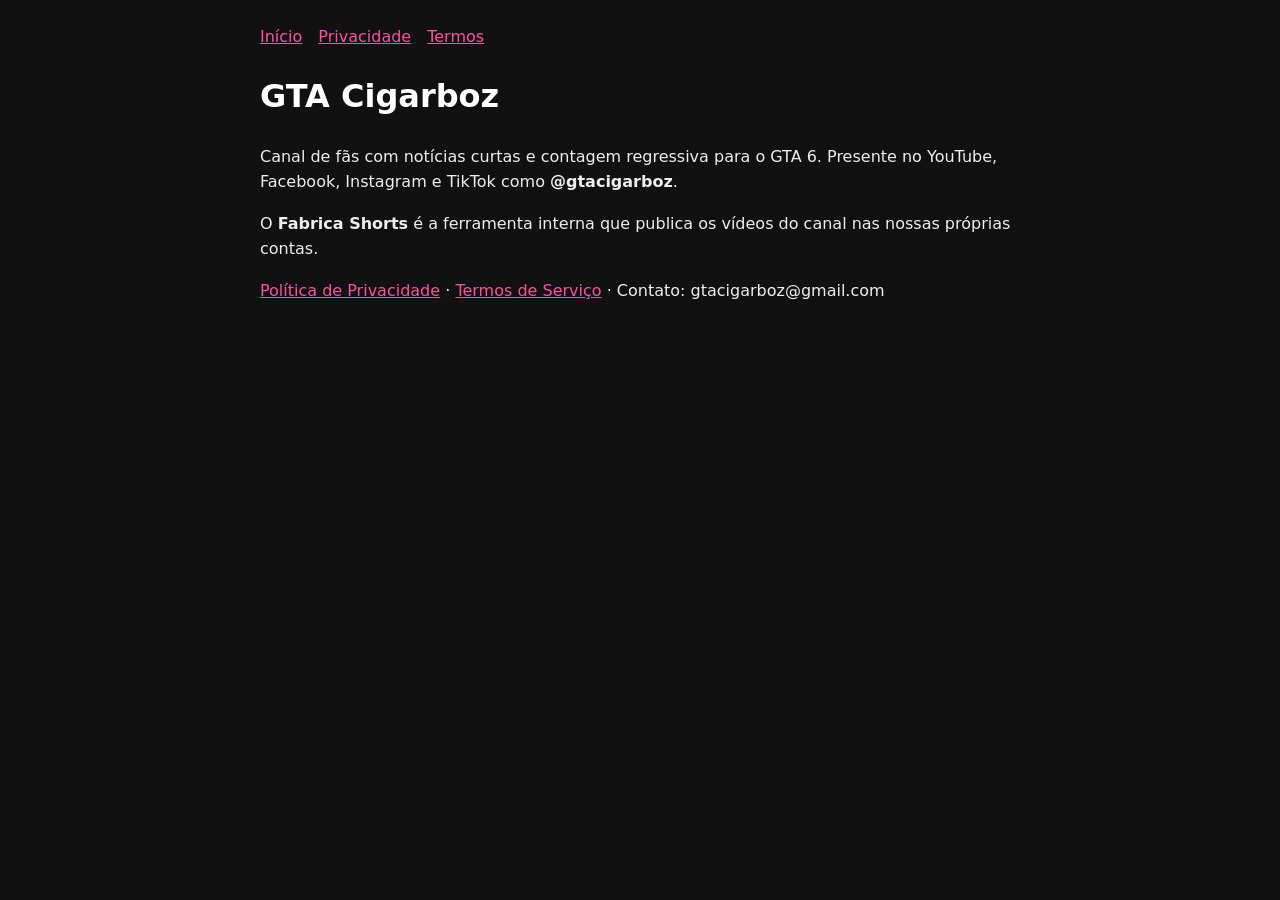
==== index.html @ dab48934 "Add files via upload" ====
<!doctype html><html lang="pt-BR"><head><meta charset="utf-8"><meta name="viewport" content="width=device-width,initial-scale=1"><title>GTA Cigarboz — GTA Cigarboz</title><style>body{font:16px/1.6 system-ui,sans-serif;max-width:760px;margin:0 auto;padding:24px 16px;background:#111;color:#eee}a{color:#ff4fa3}h1{color:#fff}nav a{margin-right:16px}</style></head><body><nav><a href="./">Início</a><a href="privacidade.html">Privacidade</a><a href="termos.html">Termos</a></nav>
<h1>GTA Cigarboz</h1>
<p>Canal de fãs com notícias curtas e contagem regressiva para o GTA 6. Presente no YouTube, Facebook, Instagram e TikTok como <b>@gtacigarboz</b>.</p>
<p>O <b>Fabrica Shorts</b> é a ferramenta interna que publica os vídeos do canal nas nossas próprias contas.</p>
<p><a href="privacidade.html">Política de Privacidade</a> · <a href="termos.html">Termos de Serviço</a> · Contato: gtacigarboz@gmail.com</p>
</body></html>
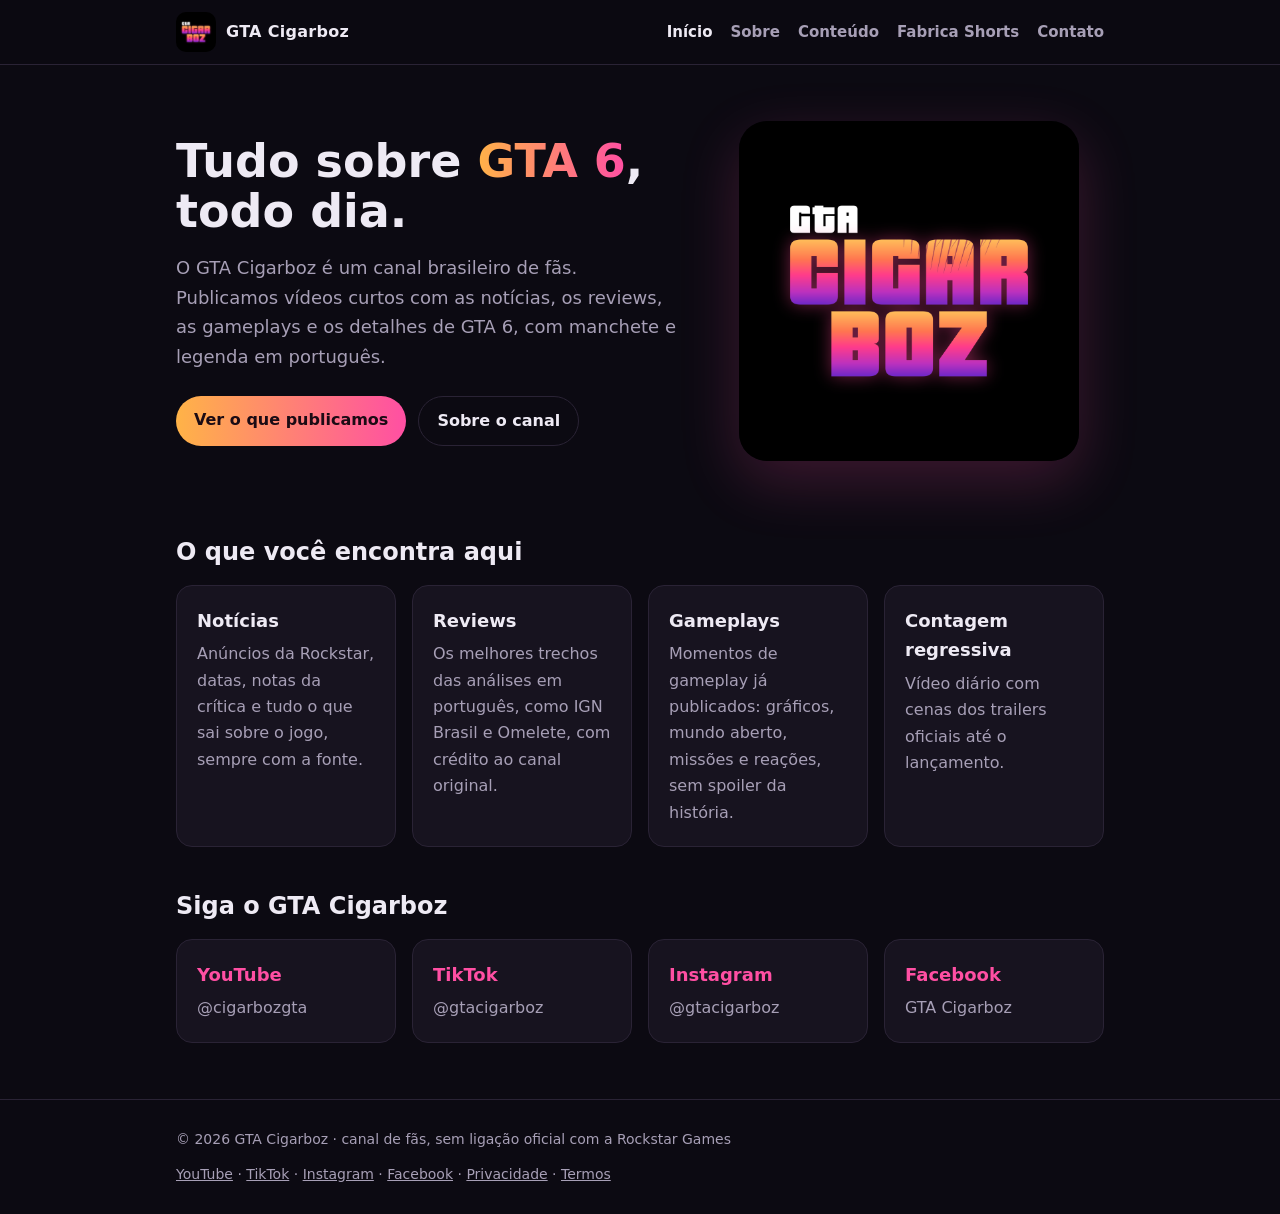
==== commit 76edf147: "Add files via upload" ====
--- a/index.html
+++ b/index.html
@@ -1,6 +1,37 @@
-<!doctype html><html lang="pt-BR"><head><meta charset="utf-8"><meta name="viewport" content="width=device-width,initial-scale=1"><title>GTA Cigarboz — GTA Cigarboz</title><style>body{font:16px/1.6 system-ui,sans-serif;max-width:760px;margin:0 auto;padding:24px 16px;background:#111;color:#eee}a{color:#ff4fa3}h1{color:#fff}nav a{margin-right:16px}</style></head><body><nav><a href="./">Início</a><a href="privacidade.html">Privacidade</a><a href="termos.html">Termos</a></nav>
-<h1>GTA Cigarboz</h1>
-<p>Canal de fãs com notícias curtas e contagem regressiva para o GTA 6. Presente no YouTube, Facebook, Instagram e TikTok como <b>@gtacigarboz</b>.</p>
-<p>O <b>Fabrica Shorts</b> é a ferramenta interna que publica os vídeos do canal nas nossas próprias contas.</p>
-<p><a href="privacidade.html">Política de Privacidade</a> · <a href="termos.html">Termos de Serviço</a> · Contato: gtacigarboz@gmail.com</p>
-</body></html>
+<!doctype html>
+<html lang="pt-BR"><head><meta charset="utf-8">
+<meta name="viewport" content="width=device-width,initial-scale=1">
+<title>Notícias, cortes e análises de GTA 6 | GTA Cigarboz</title>
+<meta name="description" content="GTA Cigarboz: canal brasileiro de fãs com notícias, cortes, reviews e gameplays de GTA 6 todos os dias.">
+<link rel="icon" href="favicon.ico" sizes="any">
+<link rel="icon" type="image/png" sizes="32x32" href="img/icon-32.png">
+<link rel="apple-touch-icon" href="img/icon-180.png">
+<meta property="og:title" content="Notícias, cortes e análises de GTA 6 | GTA Cigarboz"><meta property="og:description" content="GTA Cigarboz: canal brasileiro de fãs com notícias, cortes, reviews e gameplays de GTA 6 todos os dias.">
+<meta property="og:image" content="https://gtacigarboz-coder.github.io/img/icon-512.png">
+<link rel="stylesheet" href="style.css"></head>
+<body>
+<header><div class="w"><a class="marca" href="index.html"><img src="img/icon-180.png" alt="GTA Cigarboz">GTA Cigarboz</a><nav><a href="index.html" class=on>Início</a><a href="sobre.html">Sobre</a><a href="conteudo.html">Conteúdo</a><a href="fabrica-shorts.html">Fabrica Shorts</a><a href="contato.html">Contato</a></nav></div></header>
+<main class="w">
+
+<section class="hero"><div>
+<h1>Tudo sobre <em>GTA 6</em>, todo dia.</h1>
+<p class="lead">O GTA Cigarboz é um canal brasileiro de fãs. Publicamos vídeos curtos com as notícias, os reviews,
+as gameplays e os detalhes de GTA 6, com manchete e legenda em português.</p>
+<div class="bts"><a class="bt p" href="conteudo.html">Ver o que publicamos</a><a class="bt" href="sobre.html">Sobre o canal</a></div>
+</div><img src="img/logo-1024.png" alt="Logo GTA Cigarboz" width="340" height="340"></section>
+
+<h2>O que você encontra aqui</h2>
+<div class="grid">
+<div class="card"><h3>Notícias</h3><p>Anúncios da Rockstar, datas, notas da crítica e tudo o que sai sobre o jogo, sempre com a fonte.</p></div>
+<div class="card"><h3>Reviews</h3><p>Os melhores trechos das análises em português, como IGN Brasil e Omelete, com crédito ao canal original.</p></div>
+<div class="card"><h3>Gameplays</h3><p>Momentos de gameplay já publicados: gráficos, mundo aberto, missões e reações, sem spoiler da história.</p></div>
+<div class="card"><h3>Contagem regressiva</h3><p>Vídeo diário com cenas dos trailers oficiais até o lançamento.</p></div>
+</div>
+
+<h2>Siga o GTA Cigarboz</h2>
+<div class="grid"><a class="card" href="https://www.youtube.com/@cigarbozgta" rel="noopener" style="text-decoration:none"><h3>YouTube</h3><p>@cigarbozgta</p></a><a class="card" href="https://www.tiktok.com/@gtacigarboz" rel="noopener" style="text-decoration:none"><h3>TikTok</h3><p>@gtacigarboz</p></a><a class="card" href="https://www.instagram.com/gtacigarboz/" rel="noopener" style="text-decoration:none"><h3>Instagram</h3><p>@gtacigarboz</p></a><a class="card" href="https://www.facebook.com/1461701650352779" rel="noopener" style="text-decoration:none"><h3>Facebook</h3><p>GTA Cigarboz</p></a></div>
+
+</main>
+<footer><div class="w"><span>© 2026 GTA Cigarboz · canal de fãs, sem ligação oficial com a Rockstar Games</span>
+<span><a href="https://www.youtube.com/@cigarbozgta" rel="noopener">YouTube</a> · <a href="https://www.tiktok.com/@gtacigarboz" rel="noopener">TikTok</a> · <a href="https://www.instagram.com/gtacigarboz/" rel="noopener">Instagram</a> · <a href="https://www.facebook.com/1461701650352779" rel="noopener">Facebook</a> · <a href="privacidade.html">Privacidade</a> · <a href="termos.html">Termos</a></span></div></footer>
+</body></html>
--- a/style.css
+++ b/style.css
@@ -0,0 +1,30 @@
+:root{--bg:#0c0a12;--card:#17131f;--line:#2a2335;--txt:#eeeaf4;--mut:#a79fb6;--a:#ff4fa3;--b:#ffb347}
+*{box-sizing:border-box}html{-webkit-text-size-adjust:100%}
+body{margin:0;background:var(--bg);color:var(--txt);font:16px/1.65 system-ui,-apple-system,Segoe UI,Roboto,sans-serif}
+a{color:var(--a)}a:hover{color:var(--b)}
+.w{max-width:960px;margin:0 auto;padding:0 16px}
+header{border-bottom:1px solid var(--line);background:#0c0a12ee;position:sticky;top:0;backdrop-filter:blur(6px);z-index:2}
+header .w{display:flex;align-items:center;gap:16px;min-height:64px;flex-wrap:wrap;padding-top:8px;padding-bottom:8px}
+.marca{display:flex;align-items:center;gap:10px;color:var(--txt);text-decoration:none;font-weight:800;letter-spacing:.3px}
+.marca img{width:40px;height:40px;border-radius:10px}
+nav{display:flex;gap:4px 18px;flex-wrap:wrap;margin-left:auto}
+nav a{color:var(--mut);text-decoration:none;font-weight:600;font-size:15px}nav a.on,nav a:hover{color:var(--txt)}
+.hero{padding:56px 0 32px;display:grid;grid-template-columns:1.3fr 1fr;gap:32px;align-items:center}
+.hero img{width:100%;max-width:340px;justify-self:center;border-radius:28px;box-shadow:0 20px 60px #ff4fa333}
+h1{font-size:clamp(30px,5vw,46px);line-height:1.1;margin:0 0 16px}
+h1 em{font-style:normal;background:linear-gradient(90deg,var(--b),var(--a));-webkit-background-clip:text;background-clip:text;color:transparent}
+h2{font-size:24px;margin:40px 0 12px}h3{margin:0 0 6px;font-size:18px}
+.lead{font-size:18px;color:var(--mut);margin:0 0 24px}
+.bts{display:flex;gap:12px;flex-wrap:wrap}
+.bt{display:inline-block;padding:11px 18px;border-radius:999px;font-weight:700;text-decoration:none;border:1px solid var(--line);color:var(--txt)}
+.bt.p{background:linear-gradient(90deg,var(--b),var(--a));color:#1b0b14;border:0}
+.grid{display:grid;grid-template-columns:repeat(auto-fit,minmax(220px,1fr));gap:16px}
+.card{background:var(--card);border:1px solid var(--line);border-radius:16px;padding:20px}
+.card p{margin:0;color:var(--mut)}
+.pg{padding:40px 0 24px}.pg p,.pg li{color:#d9d3e3}
+.en{margin-top:36px;padding:20px;border-left:3px solid var(--a);background:var(--card);border-radius:0 12px 12px 0}
+.en h2{margin-top:0;font-size:20px}
+footer{border-top:1px solid var(--line);margin-top:56px;padding:28px 0;color:var(--mut);font-size:14px}
+footer .w{display:flex;gap:12px 24px;flex-wrap:wrap;justify-content:space-between}
+footer a{color:var(--mut)}
+@media(max-width:720px){.hero{grid-template-columns:1fr;padding-top:32px}.hero img{max-width:220px;grid-row:1}nav{margin-left:0}}
